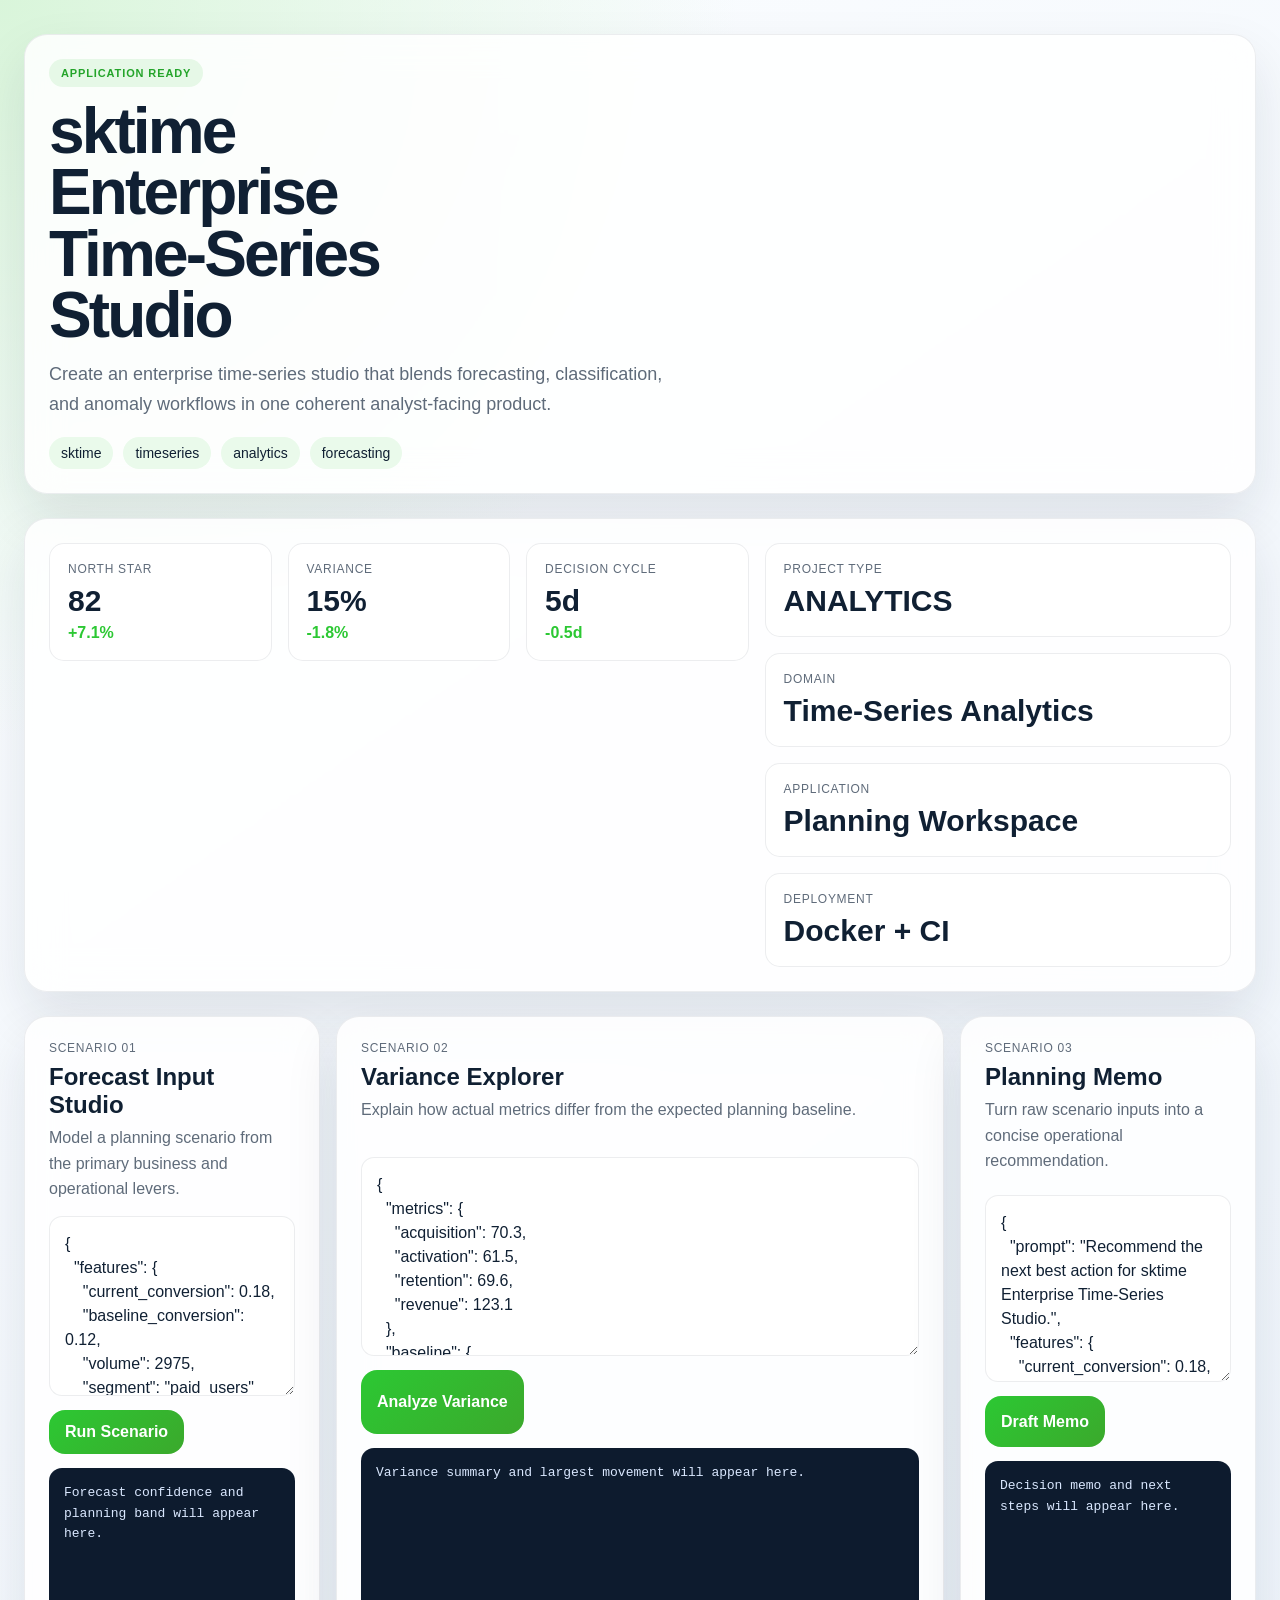
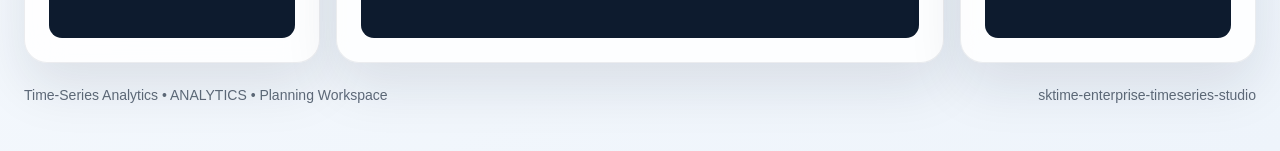
==== src/app/web/index.html @ 9b07eefa "Publish production-ready portfolio project" ====
<!doctype html>
        <html lang="en">
        <head>
          <meta charset="utf-8">
          <meta name="viewport" content="width=device-width, initial-scale=1">
          <title>sktime Enterprise Time-Series Studio</title>
          <link rel="stylesheet" href="./styles.css">
        </head>
        <body class="surface-mist">
          <div class="page layout-board eyebrow-soft headline-compact modules-3 hero-align-left">
            <section class="hero">
              <div class="panel hero-copy">
                <span class="eyebrow" data-health>Planning Workspace</span>
                <h1 id="project-title">sktime Enterprise Time-Series Studio</h1>
                <p id="project-summary" class="lead">Create an enterprise time-series studio that blends forecasting, classification, and anomaly workflows in one coherent analyst-facing product.</p>
                <ul id="project-tags" class="tag-list">
                  <li>sktime</li><li>timeseries</li><li>analytics</li><li>forecasting</li>
                </ul>
              </div>
              <div class="panel hero-side">
                <div class="metric-grid">
                  <article class='card'><span>North Star</span><strong>82</strong><em>+7.1%</em></article>
<article class='card'><span>Variance</span><strong>15%</strong><em>-1.8%</em></article>
<article class='card'><span>Decision Cycle</span><strong>5d</strong><em>-0.5d</em></article>
                </div>
                <div class="mini-grid">
                  <article class='mini-card'><span>Project Type</span><strong>ANALYTICS</strong></article><article class='mini-card'><span>Domain</span><strong>Time-Series Analytics</strong></article><article class='mini-card'><span>Application</span><strong>Planning Workspace</strong></article><article class='mini-card'><span>Deployment</span><strong>Docker + CI</strong></article>
                </div>
              </div>
            </section>
            <section class="app-grid">
              <article class="panel module js-module span-normal">
          <div class="module-header">
            <span>Scenario 01</span>
            <h2>Forecast Input Studio</h2>
            <p>Model a planning scenario from the primary business and operational levers.</p>
          </div>
          <textarea class="js-input">{
  &quot;features&quot;: {
    &quot;current_conversion&quot;: 0.18,
    &quot;baseline_conversion&quot;: 0.12,
    &quot;volume&quot;: 2975,
    &quot;segment&quot;: &quot;paid_users&quot;
  }
}</textarea>
          <div class="button-row">
            <button class="js-run" data-endpoint="/score" data-input-mode="json">Run Scenario</button>
          </div>
          <pre class="js-output">Forecast confidence and planning band will appear here.</pre>
        </article>
<article class="panel module js-module span-wide">
          <div class="module-header">
            <span>Scenario 02</span>
            <h2>Variance Explorer</h2>
            <p>Explain how actual metrics differ from the expected planning baseline.</p>
          </div>
          <textarea class="js-input">{
  &quot;metrics&quot;: {
    &quot;acquisition&quot;: 70.3,
    &quot;activation&quot;: 61.5,
    &quot;retention&quot;: 69.6,
    &quot;revenue&quot;: 123.1
  },
  &quot;baseline&quot;: {
    &quot;acquisition&quot;: 64.68,
    &quot;activation&quot;: 56.58,
    &quot;retention&quot;: 64.03,
    &quot;revenue&quot;: 113.25
  }
}</textarea>
          <div class="button-row">
            <button class="js-run" data-endpoint="/analyze" data-input-mode="json">Analyze Variance</button>
          </div>
          <pre class="js-output">Variance summary and largest movement will appear here.</pre>
        </article>
<article class="panel module js-module span-normal">
          <div class="module-header">
            <span>Scenario 03</span>
            <h2>Planning Memo</h2>
            <p>Turn raw scenario inputs into a concise operational recommendation.</p>
          </div>
          <textarea class="js-input">{
  &quot;prompt&quot;: &quot;Recommend the next best action for sktime Enterprise Time-Series Studio.&quot;,
  &quot;features&quot;: {
    &quot;current_conversion&quot;: 0.18,
    &quot;baseline_conversion&quot;: 0.12,
    &quot;volume&quot;: 2975,
    &quot;segment&quot;: &quot;paid_users&quot;
  },
  &quot;metrics&quot;: {
    &quot;acquisition&quot;: 70.3,
    &quot;activation&quot;: 61.5,
    &quot;retention&quot;: 69.6,
    &quot;revenue&quot;: 123.1
  }
}</textarea>
          <div class="button-row">
            <button class="js-run" data-endpoint="/recommend" data-input-mode="json">Draft Memo</button>
          </div>
          <pre class="js-output">Decision memo and next steps will appear here.</pre>
        </article>
            </section>
            <footer class="footer">
              <span>Time-Series Analytics • ANALYTICS • Planning Workspace</span>
              <span>sktime-enterprise-timeseries-studio</span>
            </footer>
          </div>
          <script id="bootstrap-data" type="application/json">{"project": {"slug": "sktime-enterprise-timeseries-studio", "title": "sktime Enterprise Time-Series Studio", "project_type": "analytics", "domain": "Time-Series Analytics", "summary": "Create an enterprise time-series studio that blends forecasting, classification, and anomaly workflows in one coherent analyst-facing product.", "tags": ["sktime", "timeseries", "analytics", "forecasting"]}, "app_archetype": "planner", "ui_profile": {"layout": "board", "surface": "mist", "font_stack": "\"DM Sans\", \"Segoe UI\", sans-serif", "radius": 23, "shadow": 53, "eyebrow_style": "soft", "module_columns": 3, "hero_align": "left", "headline_mode": "compact"}, "app_modules": [{"label": "Scenario 01", "title": "Forecast Input Studio", "description": "Model a planning scenario from the primary business and operational levers.", "endpoint": "/score", "input_mode": "json", "cta": "Run Scenario", "prefill": "{\n  \"features\": {\n    \"current_conversion\": 0.18,\n    \"baseline_conversion\": 0.12,\n    \"volume\": 2975,\n    \"segment\": \"paid_users\"\n  }\n}", "hint": "Forecast confidence and planning band will appear here.", "span": "normal"}, {"label": "Scenario 02", "title": "Variance Explorer", "description": "Explain how actual metrics differ from the expected planning baseline.", "endpoint": "/analyze", "input_mode": "json", "cta": "Analyze Variance", "prefill": "{\n  \"metrics\": {\n    \"acquisition\": 70.3,\n    \"activation\": 61.5,\n    \"retention\": 69.6,\n    \"revenue\": 123.1\n  },\n  \"baseline\": {\n    \"acquisition\": 64.68,\n    \"activation\": 56.58,\n    \"retention\": 64.03,\n    \"revenue\": 113.25\n  }\n}", "hint": "Variance summary and largest movement will appear here.", "span": "wide"}, {"label": "Scenario 03", "title": "Planning Memo", "description": "Turn raw scenario inputs into a concise operational recommendation.", "endpoint": "/recommend", "input_mode": "json", "cta": "Draft Memo", "prefill": "{\n  \"prompt\": \"Recommend the next best action for sktime Enterprise Time-Series Studio.\",\n  \"features\": {\n    \"current_conversion\": 0.18,\n    \"baseline_conversion\": 0.12,\n    \"volume\": 2975,\n    \"segment\": \"paid_users\"\n  },\n  \"metrics\": {\n    \"acquisition\": 70.3,\n    \"activation\": 61.5,\n    \"retention\": 69.6,\n    \"revenue\": 123.1\n  }\n}", "hint": "Decision memo and next steps will appear here.", "span": "normal"}], "sample_features": {"current_conversion": 0.18, "baseline_conversion": 0.12, "volume": 2975, "segment": "paid_users"}, "sample_metrics": {"acquisition": 70.3, "activation": 61.5, "retention": 69.6, "revenue": 123.1}, "knowledge_base": ["sktime Enterprise Time-Series Studio is positioned as a Time-Series Analytics starter that emphasizes fast iteration, clear documentation, and production-friendly interfaces.", "The primary value proposition is: Create an enterprise time-series studio that blends forecasting, classification, and anomaly workflows in one coherent analyst-facing product.", "Recommended operating model: ship a small API, add observability, validate outputs with stakeholder review, and monitor the top business KPI every week.", "Typical stakeholders include analytics, operations, product, and leadership teams working on sktime, timeseries, analytics, forecasting.", "Source paper: sktime: A Unified Interface for Machine Learning with Time Series", "Official repo: https://github.com/sktime/sktime", "Production differentiation focus: Translate upstream time-series analytics logic into stakeholder-ready dashboards, memos, and scenario controls.; Add reproducible docs, deployment-ready structure, and polished collateral for GitHub and LinkedIn.; Make the core decisions easier to interpret for product, finance, and operations partners."], "dashboard_metrics": [{"label": "North Star", "value": "82", "delta": "+7.1%"}, {"label": "Variance", "value": "15%", "delta": "-1.8%"}, {"label": "Decision Cycle", "value": "5d", "delta": "-0.5d"}]}</script>
          <script src="./app.js"></script>
        </body>
        </html>
---- src/app/web/styles.css ----
:root {
  --accent: #2cc833;
  --accent-2: #3ba92c;
  --accent-soft: color-mix(in srgb, var(--accent) 18%, white);
  --radius: 23px;
  --shadow-size: 53px;
  --font-stack: "DM Sans", "Segoe UI", sans-serif;
  --bg: #f4f7fb;
  --card: rgba(255, 255, 255, 0.86);
  --line: rgba(16, 32, 51, 0.08);
  --ink: #102033;
  --muted: #5f6b7a;
  --output-bg: #0d1b2e;
  --output-ink: #dae8ff;
}
* { box-sizing: border-box; }
html, body { margin: 0; min-height: 100%; }
body {
  font-family: var(--font-stack);
  color: var(--ink);
  background: linear-gradient(145deg, #f8fbff, var(--bg));
}
body.surface-mist {
  --bg: #eef4fb;
  background:
    radial-gradient(circle at top left, color-mix(in srgb, var(--accent) 18%, white), transparent 34%),
    linear-gradient(145deg, #fbfdff, var(--bg));
}
body.surface-aurora {
  --bg: #edf1ff;
  background:
    radial-gradient(circle at 0% 0%, color-mix(in srgb, var(--accent) 22%, white), transparent 38%),
    radial-gradient(circle at 100% 100%, color-mix(in srgb, var(--accent-2) 20%, white), transparent 28%),
    linear-gradient(135deg, #f7f8ff, var(--bg));
}
body.surface-sand {
  --bg: #f5efe8;
  --card: rgba(255, 251, 246, 0.9);
  background:
    linear-gradient(135deg, rgba(255,255,255,0.82), rgba(245, 239, 232, 0.98)),
    radial-gradient(circle at top right, color-mix(in srgb, var(--accent) 16%, white), transparent 32%);
}
body.surface-slate {
  --bg: #ecf0f7;
  --card: rgba(248, 250, 255, 0.88);
  background:
    linear-gradient(160deg, #f7f9fc, var(--bg)),
    radial-gradient(circle at bottom left, color-mix(in srgb, var(--accent-2) 16%, white), transparent 34%);
}
body.surface-paper {
  --bg: #f8f8f4;
  --card: rgba(255,255,255,0.93);
  background:
    linear-gradient(180deg, #fffefb, var(--bg));
}
body.surface-ink {
  --bg: #0f1726;
  --card: rgba(15, 23, 38, 0.88);
  --line: rgba(226, 238, 255, 0.1);
  --ink: #f5f8ff;
  --muted: #b4c0cf;
  --output-bg: rgba(255,255,255,0.06);
  --output-ink: #f5f8ff;
  background:
    radial-gradient(circle at top left, color-mix(in srgb, var(--accent) 28%, transparent), transparent 42%),
    linear-gradient(145deg, #09111d, var(--bg));
}
.page {
  max-width: 1360px;
  margin: 0 auto;
  padding: 34px 24px 48px;
  display: grid;
  gap: 24px;
}
.panel {
  background: var(--card);
  border: 1px solid var(--line);
  border-radius: var(--radius);
  box-shadow: 0 24px var(--shadow-size) rgba(16, 32, 51, 0.1);
  backdrop-filter: blur(18px);
}
.hero {
  display: grid;
  gap: 24px;
}
.hero-copy,
.hero-side,
.module {
  padding: 24px;
}
.eyebrow {
  display: inline-flex;
  align-items: center;
  gap: 8px;
  padding: 8px 12px;
  border-radius: 999px;
  background: var(--accent-soft);
  color: var(--accent);
  text-transform: uppercase;
  letter-spacing: 0.08em;
  font-size: 11px;
  font-weight: 800;
}
.page.eyebrow-outline .eyebrow {
  background: transparent;
  border: 1px solid color-mix(in srgb, var(--accent) 40%, white);
}
.page.eyebrow-soft .eyebrow {
  background: color-mix(in srgb, var(--accent) 12%, white);
  color: color-mix(in srgb, var(--accent) 82%, black);
}
h1 {
  margin: 14px 0 12px;
  font-size: clamp(2.2rem, 5vw, 4.4rem);
  line-height: 0.96;
  letter-spacing: -0.045em;
}
.page.headline-compact h1 { max-width: 10ch; }
.page.headline-tall h1 { line-height: 1.03; font-size: clamp(2.4rem, 5vw, 4.8rem); }
.lead {
  margin: 0;
  font-size: 18px;
  line-height: 1.68;
  color: var(--muted);
  max-width: 62ch;
}
.tag-list {
  list-style: none;
  display: flex;
  flex-wrap: wrap;
  gap: 10px;
  margin: 18px 0 0;
  padding: 0;
}
.tag-list li {
  padding: 8px 12px;
  border-radius: 999px;
  background: color-mix(in srgb, var(--accent) 10%, white);
  color: var(--ink);
  font-size: 14px;
}
.hero-side {
  display: grid;
  gap: 16px;
}
.metric-grid,
.mini-grid,
.app-grid {
  display: grid;
  gap: 16px;
}
.card,
.mini-card {
  background: color-mix(in srgb, var(--card) 92%, white);
  border: 1px solid var(--line);
  border-radius: calc(var(--radius) - 8px);
  padding: 18px;
}
.card span,
.mini-card span,
.module-header span {
  display: block;
  color: var(--muted);
  text-transform: uppercase;
  letter-spacing: 0.06em;
  font-size: 12px;
}
.card strong,
.mini-card strong {
  display: block;
  margin-top: 8px;
  font-size: 30px;
}
.card em {
  display: inline-block;
  margin-top: 6px;
  font-style: normal;
  color: var(--accent);
  font-weight: 700;
}
.module {
  display: grid;
  gap: 14px;
}
.module-header h2 {
  margin: 8px 0 6px;
  font-size: 24px;
}
.module-header p {
  margin: 0;
  color: var(--muted);
  line-height: 1.6;
}
textarea,
button {
  font: inherit;
}
textarea {
  width: 100%;
  min-height: 180px;
  resize: vertical;
  border: 1px solid var(--line);
  border-radius: calc(var(--radius) - 10px);
  padding: 15px;
  background: rgba(255,255,255,0.82);
  color: var(--ink);
  line-height: 1.5;
}
body.surface-ink textarea {
  background: rgba(255,255,255,0.05);
}
.module-input-text {
  min-height: 110px;
}
.button-row {
  display: flex;
  flex-wrap: wrap;
  gap: 10px;
}
button {
  border: 0;
  border-radius: 16px;
  background: linear-gradient(135deg, var(--accent), var(--accent-2));
  color: white;
  padding: 13px 16px;
  font-weight: 700;
  cursor: pointer;
}
pre {
  margin: 0;
  white-space: pre-wrap;
  word-break: break-word;
  background: var(--output-bg);
  color: var(--output-ink);
  border-radius: calc(var(--radius) - 10px);
  padding: 15px;
  min-height: 170px;
  line-height: 1.58;
  font-size: 13px;
  overflow: auto;
}
.footer {
  display: flex;
  justify-content: space-between;
  color: var(--muted);
  font-size: 14px;
}
.page.layout-horizon .hero {
  grid-template-columns: 1.45fr 1fr;
  align-items: stretch;
}
.page.layout-horizon.modules-2 .app-grid,
.page.layout-horizon.modules-3 .app-grid {
  grid-template-columns: repeat(3, minmax(0, 1fr));
}
.page.layout-rail .hero {
  grid-template-columns: 0.92fr 1.08fr;
}
.page.layout-rail .hero-copy {
  padding-top: 34px;
}
.page.layout-rail .app-grid {
  grid-template-columns: repeat(2, minmax(0, 1fr));
}
.page.layout-folio .hero {
  grid-template-columns: 1fr;
}
.page.layout-folio .hero-copy {
  text-align: center;
}
.page.layout-folio .lead {
  margin-inline: auto;
}
.page.layout-folio .tag-list {
  justify-content: center;
}
.page.layout-folio .metric-grid {
  grid-template-columns: repeat(3, minmax(0, 1fr));
}
.page.layout-folio .mini-grid {
  grid-template-columns: repeat(4, minmax(0, 1fr));
}
.page.layout-folio .app-grid {
  grid-template-columns: repeat(2, minmax(0, 1fr));
}
.page.layout-board .hero {
  grid-template-columns: 1fr;
}
.page.layout-board .hero-side {
  grid-template-columns: 1.2fr 0.8fr;
  align-items: start;
}
.page.layout-board .metric-grid {
  grid-template-columns: repeat(3, minmax(0, 1fr));
}
.page.layout-board .app-grid {
  grid-template-columns: repeat(4, minmax(0, 1fr));
}
.page.layout-stack .hero {
  grid-template-columns: 1fr;
}
.page.layout-stack .hero-side {
  grid-template-columns: repeat(2, minmax(0, 1fr));
}
.page.layout-stack .app-grid {
  grid-template-columns: repeat(3, minmax(0, 1fr));
}
.page.layout-console .hero {
  grid-template-columns: 1.1fr 0.9fr;
}
.page.layout-console .panel,
.page.layout-console .card,
.page.layout-console .mini-card {
  border-radius: 18px;
}
.page.modules-2 .app-grid {
  grid-template-columns: repeat(2, minmax(0, 1fr));
}
.module.span-wide {
  grid-column: span 2;
}
.hero-align-center .hero-copy {
  text-align: center;
}
.hero-align-center .lead,
.hero-align-center .tag-list {
  margin-inline: auto;
  justify-content: center;
}
@media (max-width: 1120px) {
  .page.layout-horizon .hero,
  .page.layout-rail .hero,
  .page.layout-console .hero,
  .page.layout-board .hero-side,
  .page.layout-folio .mini-grid,
  .page.layout-stack .hero-side,
  .page.modules-2 .app-grid,
  .page.layout-board .app-grid,
  .page.layout-stack .app-grid,
  .page.layout-horizon.modules-3 .app-grid,
  .page.layout-folio .app-grid {
    grid-template-columns: 1fr;
  }
  .module.span-wide {
    grid-column: auto;
  }
}
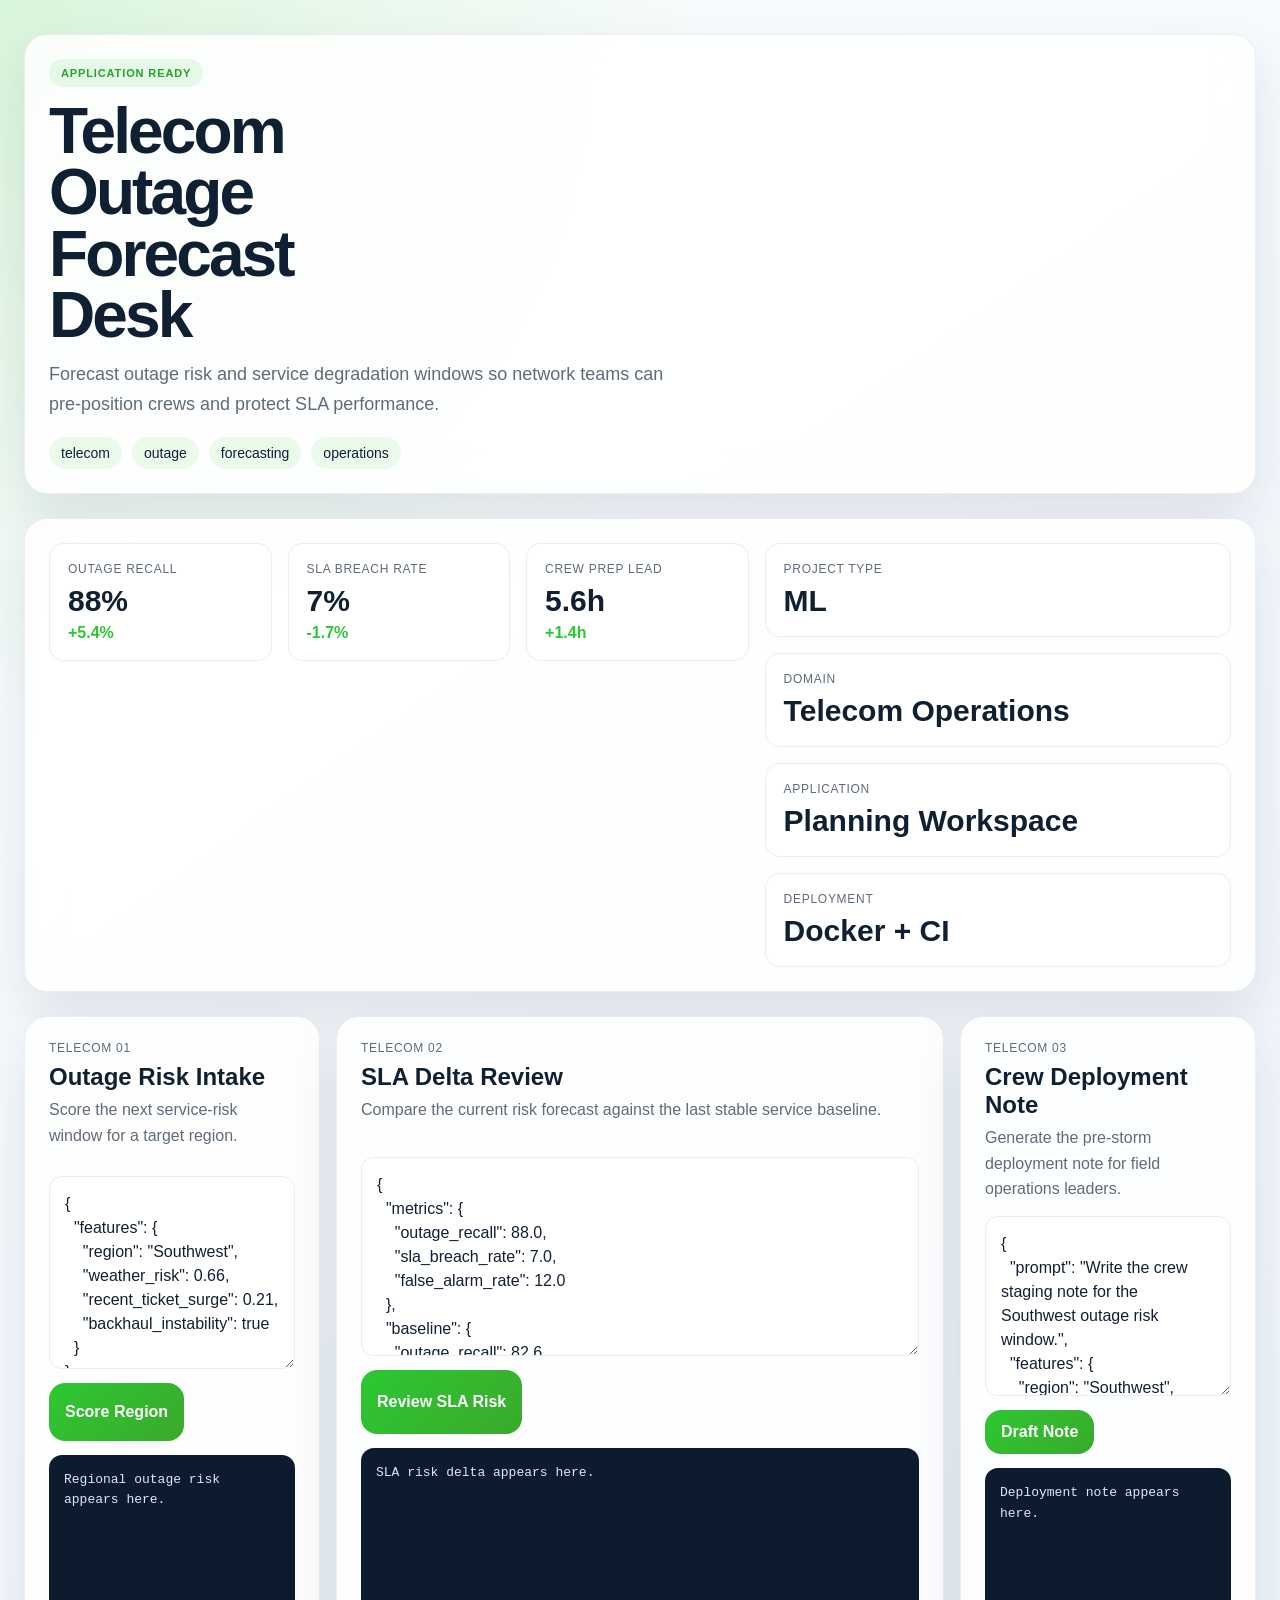
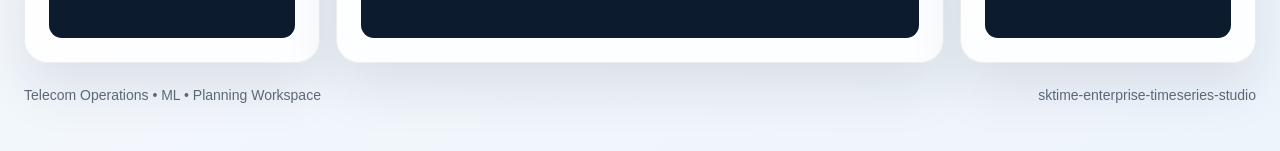
==== commit 647bd09b: "Publish production-ready portfolio project" ====
--- a/src/app/web/index.html
+++ b/src/app/web/index.html
@@ -4,7 +4,7 @@
         <head>
           <meta charset="utf-8">
           <meta name="viewport" content="width=device-width, initial-scale=1">
-          <title>sktime Enterprise Time-Series Studio</title>
+          <title>Telecom Outage Forecast Desk</title>
           <link rel="stylesheet" href="./styles.css">
         </head>
         <body class="surface-mist">
@@ -12,101 +12,95 @@
             <section class="hero">
               <div class="panel hero-copy">
                 <span class="eyebrow" data-health>Planning Workspace</span>
-                <h1 id="project-title">sktime Enterprise Time-Series Studio</h1>
-                <p id="project-summary" class="lead">Create an enterprise time-series studio that blends forecasting, classification, and anomaly workflows in one coherent analyst-facing product.</p>
+                <h1 id="project-title">Telecom Outage Forecast Desk</h1>
+                <p id="project-summary" class="lead">Forecast outage risk and service degradation windows so network teams can pre-position crews and protect SLA performance.</p>
                 <ul id="project-tags" class="tag-list">
-                  <li>sktime</li><li>timeseries</li><li>analytics</li><li>forecasting</li>
+                  <li>telecom</li><li>outage</li><li>forecasting</li><li>operations</li>
                 </ul>
               </div>
               <div class="panel hero-side">
                 <div class="metric-grid">
-                  <article class='card'><span>North Star</span><strong>82</strong><em>+7.1%</em></article>
-<article class='card'><span>Variance</span><strong>15%</strong><em>-1.8%</em></article>
-<article class='card'><span>Decision Cycle</span><strong>5d</strong><em>-0.5d</em></article>
+                  <article class='card'><span>Outage Recall</span><strong>88%</strong><em>+5.4%</em></article>
+<article class='card'><span>SLA Breach Rate</span><strong>7%</strong><em>-1.7%</em></article>
+<article class='card'><span>Crew Prep Lead</span><strong>5.6h</strong><em>+1.4h</em></article>
                 </div>
                 <div class="mini-grid">
-                  <article class='mini-card'><span>Project Type</span><strong>ANALYTICS</strong></article><article class='mini-card'><span>Domain</span><strong>Time-Series Analytics</strong></article><article class='mini-card'><span>Application</span><strong>Planning Workspace</strong></article><article class='mini-card'><span>Deployment</span><strong>Docker + CI</strong></article>
+                  <article class='mini-card'><span>Project Type</span><strong>ML</strong></article><article class='mini-card'><span>Domain</span><strong>Telecom Operations</strong></article><article class='mini-card'><span>Application</span><strong>Planning Workspace</strong></article><article class='mini-card'><span>Deployment</span><strong>Docker + CI</strong></article>
                 </div>
               </div>
             </section>
             <section class="app-grid">
               <article class="panel module js-module span-normal">
           <div class="module-header">
-            <span>Scenario 01</span>
-            <h2>Forecast Input Studio</h2>
-            <p>Model a planning scenario from the primary business and operational levers.</p>
+            <span>Telecom 01</span>
+            <h2>Outage Risk Intake</h2>
+            <p>Score the next service-risk window for a target region.</p>
           </div>
           <textarea class="js-input">{
   &quot;features&quot;: {
-    &quot;current_conversion&quot;: 0.18,
-    &quot;baseline_conversion&quot;: 0.12,
-    &quot;volume&quot;: 2975,
-    &quot;segment&quot;: &quot;paid_users&quot;
+    &quot;region&quot;: &quot;Southwest&quot;,
+    &quot;weather_risk&quot;: 0.66,
+    &quot;recent_ticket_surge&quot;: 0.21,
+    &quot;backhaul_instability&quot;: true
   }
 }</textarea>
           <div class="button-row">
-            <button class="js-run" data-endpoint="/score" data-input-mode="json">Run Scenario</button>
+            <button class="js-run" data-endpoint="/score" data-input-mode="json">Score Region</button>
           </div>
-          <pre class="js-output">Forecast confidence and planning band will appear here.</pre>
+          <pre class="js-output">Regional outage risk appears here.</pre>
         </article>
 <article class="panel module js-module span-wide">
           <div class="module-header">
-            <span>Scenario 02</span>
-            <h2>Variance Explorer</h2>
-            <p>Explain how actual metrics differ from the expected planning baseline.</p>
+            <span>Telecom 02</span>
+            <h2>SLA Delta Review</h2>
+            <p>Compare the current risk forecast against the last stable service baseline.</p>
           </div>
           <textarea class="js-input">{
   &quot;metrics&quot;: {
-    &quot;acquisition&quot;: 70.3,
-    &quot;activation&quot;: 61.5,
-    &quot;retention&quot;: 69.6,
-    &quot;revenue&quot;: 123.1
+    &quot;outage_recall&quot;: 88.0,
+    &quot;sla_breach_rate&quot;: 7.0,
+    &quot;false_alarm_rate&quot;: 12.0
   },
   &quot;baseline&quot;: {
-    &quot;acquisition&quot;: 64.68,
-    &quot;activation&quot;: 56.58,
-    &quot;retention&quot;: 64.03,
-    &quot;revenue&quot;: 113.25
+    &quot;outage_recall&quot;: 82.6,
+    &quot;sla_breach_rate&quot;: 8.7,
+    &quot;false_alarm_rate&quot;: 14.8
   }
 }</textarea>
           <div class="button-row">
-            <button class="js-run" data-endpoint="/analyze" data-input-mode="json">Analyze Variance</button>
+            <button class="js-run" data-endpoint="/analyze" data-input-mode="json">Review SLA Risk</button>
           </div>
-          <pre class="js-output">Variance summary and largest movement will appear here.</pre>
+          <pre class="js-output">SLA risk delta appears here.</pre>
         </article>
 <article class="panel module js-module span-normal">
           <div class="module-header">
-            <span>Scenario 03</span>
-            <h2>Planning Memo</h2>
-            <p>Turn raw scenario inputs into a concise operational recommendation.</p>
+            <span>Telecom 03</span>
+            <h2>Crew Deployment Note</h2>
+            <p>Generate the pre-storm deployment note for field operations leaders.</p>
           </div>
           <textarea class="js-input">{
-  &quot;prompt&quot;: &quot;Recommend the next best action for sktime Enterprise Time-Series Studio.&quot;,
+  &quot;prompt&quot;: &quot;Write the crew staging note for the Southwest outage risk window.&quot;,
   &quot;features&quot;: {
-    &quot;current_conversion&quot;: 0.18,
-    &quot;baseline_conversion&quot;: 0.12,
-    &quot;volume&quot;: 2975,
-    &quot;segment&quot;: &quot;paid_users&quot;
+    &quot;region&quot;: &quot;Southwest&quot;,
+    &quot;weather_risk&quot;: 0.66
   },
   &quot;metrics&quot;: {
-    &quot;acquisition&quot;: 70.3,
-    &quot;activation&quot;: 61.5,
-    &quot;retention&quot;: 69.6,
-    &quot;revenue&quot;: 123.1
+    &quot;sla_breach_rate&quot;: 0.07,
+    &quot;crew_prep_hours&quot;: 5.6
   }
 }</textarea>
           <div class="button-row">
-            <button class="js-run" data-endpoint="/recommend" data-input-mode="json">Draft Memo</button>
+            <button class="js-run" data-endpoint="/recommend" data-input-mode="json">Draft Note</button>
           </div>
-          <pre class="js-output">Decision memo and next steps will appear here.</pre>
+          <pre class="js-output">Deployment note appears here.</pre>
         </article>
             </section>
             <footer class="footer">
-              <span>Time-Series Analytics • ANALYTICS • Planning Workspace</span>
+              <span>Telecom Operations • ML • Planning Workspace</span>
               <span>sktime-enterprise-timeseries-studio</span>
             </footer>
           </div>
-          <script id="bootstrap-data" type="application/json">{"project": {"slug": "sktime-enterprise-timeseries-studio", "title": "sktime Enterprise Time-Series Studio", "project_type": "analytics", "domain": "Time-Series Analytics", "summary": "Create an enterprise time-series studio that blends forecasting, classification, and anomaly workflows in one coherent analyst-facing product.", "tags": ["sktime", "timeseries", "analytics", "forecasting"]}, "app_archetype": "planner", "ui_profile": {"layout": "board", "surface": "mist", "font_stack": "\"DM Sans\", \"Segoe UI\", sans-serif", "radius": 23, "shadow": 53, "eyebrow_style": "soft", "module_columns": 3, "hero_align": "left", "headline_mode": "compact"}, "app_modules": [{"label": "Scenario 01", "title": "Forecast Input Studio", "description": "Model a planning scenario from the primary business and operational levers.", "endpoint": "/score", "input_mode": "json", "cta": "Run Scenario", "prefill": "{\n  \"features\": {\n    \"current_conversion\": 0.18,\n    \"baseline_conversion\": 0.12,\n    \"volume\": 2975,\n    \"segment\": \"paid_users\"\n  }\n}", "hint": "Forecast confidence and planning band will appear here.", "span": "normal"}, {"label": "Scenario 02", "title": "Variance Explorer", "description": "Explain how actual metrics differ from the expected planning baseline.", "endpoint": "/analyze", "input_mode": "json", "cta": "Analyze Variance", "prefill": "{\n  \"metrics\": {\n    \"acquisition\": 70.3,\n    \"activation\": 61.5,\n    \"retention\": 69.6,\n    \"revenue\": 123.1\n  },\n  \"baseline\": {\n    \"acquisition\": 64.68,\n    \"activation\": 56.58,\n    \"retention\": 64.03,\n    \"revenue\": 113.25\n  }\n}", "hint": "Variance summary and largest movement will appear here.", "span": "wide"}, {"label": "Scenario 03", "title": "Planning Memo", "description": "Turn raw scenario inputs into a concise operational recommendation.", "endpoint": "/recommend", "input_mode": "json", "cta": "Draft Memo", "prefill": "{\n  \"prompt\": \"Recommend the next best action for sktime Enterprise Time-Series Studio.\",\n  \"features\": {\n    \"current_conversion\": 0.18,\n    \"baseline_conversion\": 0.12,\n    \"volume\": 2975,\n    \"segment\": \"paid_users\"\n  },\n  \"metrics\": {\n    \"acquisition\": 70.3,\n    \"activation\": 61.5,\n    \"retention\": 69.6,\n    \"revenue\": 123.1\n  }\n}", "hint": "Decision memo and next steps will appear here.", "span": "normal"}], "sample_features": {"current_conversion": 0.18, "baseline_conversion": 0.12, "volume": 2975, "segment": "paid_users"}, "sample_metrics": {"acquisition": 70.3, "activation": 61.5, "retention": 69.6, "revenue": 123.1}, "knowledge_base": ["sktime Enterprise Time-Series Studio is positioned as a Time-Series Analytics starter that emphasizes fast iteration, clear documentation, and production-friendly interfaces.", "The primary value proposition is: Create an enterprise time-series studio that blends forecasting, classification, and anomaly workflows in one coherent analyst-facing product.", "Recommended operating model: ship a small API, add observability, validate outputs with stakeholder review, and monitor the top business KPI every week.", "Typical stakeholders include analytics, operations, product, and leadership teams working on sktime, timeseries, analytics, forecasting.", "Source paper: sktime: A Unified Interface for Machine Learning with Time Series", "Official repo: https://github.com/sktime/sktime", "Production differentiation focus: Translate upstream time-series analytics logic into stakeholder-ready dashboards, memos, and scenario controls.; Add reproducible docs, deployment-ready structure, and polished collateral for GitHub and LinkedIn.; Make the core decisions easier to interpret for product, finance, and operations partners."], "dashboard_metrics": [{"label": "North Star", "value": "82", "delta": "+7.1%"}, {"label": "Variance", "value": "15%", "delta": "-1.8%"}, {"label": "Decision Cycle", "value": "5d", "delta": "-0.5d"}]}</script>
+          <script id="bootstrap-data" type="application/json">{"project": {"slug": "sktime-enterprise-timeseries-studio", "title": "Telecom Outage Forecast Desk", "project_type": "ml", "domain": "Telecom Operations", "summary": "Forecast outage risk and service degradation windows so network teams can pre-position crews and protect SLA performance.", "tags": ["telecom", "outage", "forecasting", "operations"]}, "app_archetype": "planner", "ui_profile": {"layout": "board", "surface": "mist", "font_stack": "\"DM Sans\", \"Segoe UI\", sans-serif", "radius": 23, "shadow": 53, "eyebrow_style": "soft", "module_columns": 3, "hero_align": "left", "headline_mode": "compact"}, "app_modules": [{"label": "Telecom 01", "title": "Outage Risk Intake", "description": "Score the next service-risk window for a target region.", "endpoint": "/score", "input_mode": "json", "cta": "Score Region", "prefill": "{\n  \"features\": {\n    \"region\": \"Southwest\",\n    \"weather_risk\": 0.66,\n    \"recent_ticket_surge\": 0.21,\n    \"backhaul_instability\": true\n  }\n}", "hint": "Regional outage risk appears here.", "span": "normal"}, {"label": "Telecom 02", "title": "SLA Delta Review", "description": "Compare the current risk forecast against the last stable service baseline.", "endpoint": "/analyze", "input_mode": "json", "cta": "Review SLA Risk", "prefill": "{\n  \"metrics\": {\n    \"outage_recall\": 88.0,\n    \"sla_breach_rate\": 7.0,\n    \"false_alarm_rate\": 12.0\n  },\n  \"baseline\": {\n    \"outage_recall\": 82.6,\n    \"sla_breach_rate\": 8.7,\n    \"false_alarm_rate\": 14.8\n  }\n}", "hint": "SLA risk delta appears here.", "span": "wide"}, {"label": "Telecom 03", "title": "Crew Deployment Note", "description": "Generate the pre-storm deployment note for field operations leaders.", "endpoint": "/recommend", "input_mode": "json", "cta": "Draft Note", "prefill": "{\n  \"prompt\": \"Write the crew staging note for the Southwest outage risk window.\",\n  \"features\": {\n    \"region\": \"Southwest\",\n    \"weather_risk\": 0.66\n  },\n  \"metrics\": {\n    \"sla_breach_rate\": 0.07,\n    \"crew_prep_hours\": 5.6\n  }\n}", "hint": "Deployment note appears here.", "span": "normal"}], "sample_features": {"region": "Southwest", "weather_risk": 0.66, "tower_density": 118, "recent_ticket_surge": 0.21, "backhaul_instability": true}, "sample_metrics": {"outage_recall": 0.88, "sla_breach_rate": 0.07, "crew_prep_hours": 5.6, "false_alarm_rate": 0.12}, "knowledge_base": ["User: telecom NOC and field service teams.", "Primary pain: outage forecasts rarely map cleanly to crew staging and SLA decisions.", "Decision output: regional risk alerts, crew staging, and preemptive interventions.", "Business impact: fewer SLA breaches and faster outage response."], "dashboard_metrics": [{"label": "Outage Recall", "value": "88%", "delta": "+5.4%"}, {"label": "SLA Breach Rate", "value": "7%", "delta": "-1.7%"}, {"label": "Crew Prep Lead", "value": "5.6h", "delta": "+1.4h"}]}</script>
           <script src="./app.js"></script>
         </body>
         </html>
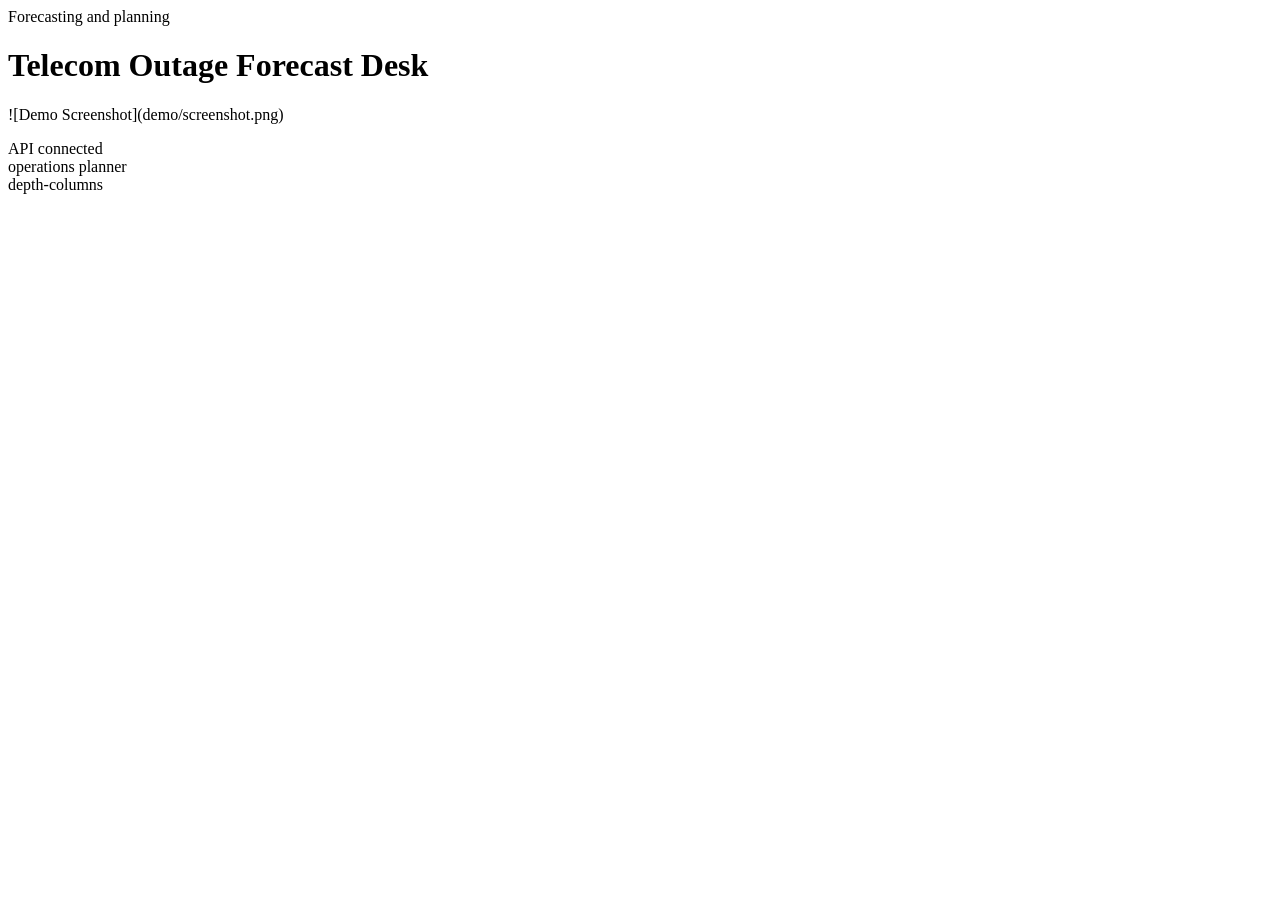
==== commit 810053ab: "Upgrade to production-grade app scaffold and 3D landing page" ====
--- a/src/app/web/index.html
+++ b/src/app/web/index.html
@@ -1,106 +1,29 @@
-
-        <!doctype html>
-        <html lang="en">
-        <head>
-          <meta charset="utf-8">
-          <meta name="viewport" content="width=device-width, initial-scale=1">
-          <title>Telecom Outage Forecast Desk</title>
-          <link rel="stylesheet" href="./styles.css">
-        </head>
-        <body class="surface-mist">
-          <div class="page layout-board eyebrow-soft headline-compact modules-3 hero-align-left">
-            <section class="hero">
-              <div class="panel hero-copy">
-                <span class="eyebrow" data-health>Planning Workspace</span>
-                <h1 id="project-title">Telecom Outage Forecast Desk</h1>
-                <p id="project-summary" class="lead">Forecast outage risk and service degradation windows so network teams can pre-position crews and protect SLA performance.</p>
-                <ul id="project-tags" class="tag-list">
-                  <li>telecom</li><li>outage</li><li>forecasting</li><li>operations</li>
-                </ul>
-              </div>
-              <div class="panel hero-side">
-                <div class="metric-grid">
-                  <article class='card'><span>Outage Recall</span><strong>88%</strong><em>+5.4%</em></article>
-<article class='card'><span>SLA Breach Rate</span><strong>7%</strong><em>-1.7%</em></article>
-<article class='card'><span>Crew Prep Lead</span><strong>5.6h</strong><em>+1.4h</em></article>
-                </div>
-                <div class="mini-grid">
-                  <article class='mini-card'><span>Project Type</span><strong>ML</strong></article><article class='mini-card'><span>Domain</span><strong>Telecom Operations</strong></article><article class='mini-card'><span>Application</span><strong>Planning Workspace</strong></article><article class='mini-card'><span>Deployment</span><strong>Docker + CI</strong></article>
-                </div>
-              </div>
-            </section>
-            <section class="app-grid">
-              <article class="panel module js-module span-normal">
-          <div class="module-header">
-            <span>Telecom 01</span>
-            <h2>Outage Risk Intake</h2>
-            <p>Score the next service-risk window for a target region.</p>
-          </div>
-          <textarea class="js-input">{
-  &quot;features&quot;: {
-    &quot;region&quot;: &quot;Southwest&quot;,
-    &quot;weather_risk&quot;: 0.66,
-    &quot;recent_ticket_surge&quot;: 0.21,
-    &quot;backhaul_instability&quot;: true
-  }
-}</textarea>
-          <div class="button-row">
-            <button class="js-run" data-endpoint="/score" data-input-mode="json">Score Region</button>
-          </div>
-          <pre class="js-output">Regional outage risk appears here.</pre>
-        </article>
-<article class="panel module js-module span-wide">
-          <div class="module-header">
-            <span>Telecom 02</span>
-            <h2>SLA Delta Review</h2>
-            <p>Compare the current risk forecast against the last stable service baseline.</p>
-          </div>
-          <textarea class="js-input">{
-  &quot;metrics&quot;: {
-    &quot;outage_recall&quot;: 88.0,
-    &quot;sla_breach_rate&quot;: 7.0,
-    &quot;false_alarm_rate&quot;: 12.0
-  },
-  &quot;baseline&quot;: {
-    &quot;outage_recall&quot;: 82.6,
-    &quot;sla_breach_rate&quot;: 8.7,
-    &quot;false_alarm_rate&quot;: 14.8
-  }
-}</textarea>
-          <div class="button-row">
-            <button class="js-run" data-endpoint="/analyze" data-input-mode="json">Review SLA Risk</button>
-          </div>
-          <pre class="js-output">SLA risk delta appears here.</pre>
-        </article>
-<article class="panel module js-module span-normal">
-          <div class="module-header">
-            <span>Telecom 03</span>
-            <h2>Crew Deployment Note</h2>
-            <p>Generate the pre-storm deployment note for field operations leaders.</p>
-          </div>
-          <textarea class="js-input">{
-  &quot;prompt&quot;: &quot;Write the crew staging note for the Southwest outage risk window.&quot;,
-  &quot;features&quot;: {
-    &quot;region&quot;: &quot;Southwest&quot;,
-    &quot;weather_risk&quot;: 0.66
-  },
-  &quot;metrics&quot;: {
-    &quot;sla_breach_rate&quot;: 0.07,
-    &quot;crew_prep_hours&quot;: 5.6
-  }
-}</textarea>
-          <div class="button-row">
-            <button class="js-run" data-endpoint="/recommend" data-input-mode="json">Draft Note</button>
-          </div>
-          <pre class="js-output">Deployment note appears here.</pre>
-        </article>
-            </section>
-            <footer class="footer">
-              <span>Telecom Operations • ML • Planning Workspace</span>
-              <span>sktime-enterprise-timeseries-studio</span>
-            </footer>
-          </div>
-          <script id="bootstrap-data" type="application/json">{"project": {"slug": "sktime-enterprise-timeseries-studio", "title": "Telecom Outage Forecast Desk", "project_type": "ml", "domain": "Telecom Operations", "summary": "Forecast outage risk and service degradation windows so network teams can pre-position crews and protect SLA performance.", "tags": ["telecom", "outage", "forecasting", "operations"]}, "app_archetype": "planner", "ui_profile": {"layout": "board", "surface": "mist", "font_stack": "\"DM Sans\", \"Segoe UI\", sans-serif", "radius": 23, "shadow": 53, "eyebrow_style": "soft", "module_columns": 3, "hero_align": "left", "headline_mode": "compact"}, "app_modules": [{"label": "Telecom 01", "title": "Outage Risk Intake", "description": "Score the next service-risk window for a target region.", "endpoint": "/score", "input_mode": "json", "cta": "Score Region", "prefill": "{\n  \"features\": {\n    \"region\": \"Southwest\",\n    \"weather_risk\": 0.66,\n    \"recent_ticket_surge\": 0.21,\n    \"backhaul_instability\": true\n  }\n}", "hint": "Regional outage risk appears here.", "span": "normal"}, {"label": "Telecom 02", "title": "SLA Delta Review", "description": "Compare the current risk forecast against the last stable service baseline.", "endpoint": "/analyze", "input_mode": "json", "cta": "Review SLA Risk", "prefill": "{\n  \"metrics\": {\n    \"outage_recall\": 88.0,\n    \"sla_breach_rate\": 7.0,\n    \"false_alarm_rate\": 12.0\n  },\n  \"baseline\": {\n    \"outage_recall\": 82.6,\n    \"sla_breach_rate\": 8.7,\n    \"false_alarm_rate\": 14.8\n  }\n}", "hint": "SLA risk delta appears here.", "span": "wide"}, {"label": "Telecom 03", "title": "Crew Deployment Note", "description": "Generate the pre-storm deployment note for field operations leaders.", "endpoint": "/recommend", "input_mode": "json", "cta": "Draft Note", "prefill": "{\n  \"prompt\": \"Write the crew staging note for the Southwest outage risk window.\",\n  \"features\": {\n    \"region\": \"Southwest\",\n    \"weather_risk\": 0.66\n  },\n  \"metrics\": {\n    \"sla_breach_rate\": 0.07,\n    \"crew_prep_hours\": 5.6\n  }\n}", "hint": "Deployment note appears here.", "span": "normal"}], "sample_features": {"region": "Southwest", "weather_risk": 0.66, "tower_density": 118, "recent_ticket_surge": 0.21, "backhaul_instability": true}, "sample_metrics": {"outage_recall": 0.88, "sla_breach_rate": 0.07, "crew_prep_hours": 5.6, "false_alarm_rate": 0.12}, "knowledge_base": ["User: telecom NOC and field service teams.", "Primary pain: outage forecasts rarely map cleanly to crew staging and SLA decisions.", "Decision output: regional risk alerts, crew staging, and preemptive interventions.", "Business impact: fewer SLA breaches and faster outage response."], "dashboard_metrics": [{"label": "Outage Recall", "value": "88%", "delta": "+5.4%"}, {"label": "SLA Breach Rate", "value": "7%", "delta": "-1.7%"}, {"label": "Crew Prep Lead", "value": "5.6h", "delta": "+1.4h"}]}</script>
-          <script src="./app.js"></script>
-        </body>
-        </html>
+<!DOCTYPE html>
+<html lang="en">
+<head>
+  <meta charset="UTF-8" />
+  <meta name="viewport" content="width=device-width, initial-scale=1.0" />
+  <title>Telecom Outage Forecast Desk App</title>
+  <link rel="stylesheet" href="/assets/styles.css" />
+</head>
+<body>
+  <div id="scene" class="app-scene">
+    <header class="shell hero">
+      <div>
+        <span class="eyebrow">Forecasting and planning</span>
+        <h1>Telecom Outage Forecast Desk</h1>
+        <p>![Demo Screenshot](demo/screenshot.png)</p>
+      </div>
+      <aside class="status-card">
+        <div class="pill">API connected</div>
+        <div class="pill">operations planner</div>
+        <div class="pill">depth-columns</div>
+      </aside>
+    </header>
+    <section id="metrics" class="grid metrics"></section>
+    <section id="signals" class="grid signals"></section>
+  </div>
+  <script>window.PROJECT_MANIFEST = {"slug": "sktime-enterprise-timeseries-studio", "title": "Telecom Outage Forecast Desk", "summary": "![Demo Screenshot](demo/screenshot.png)", "domain": "Forecasting and planning", "audience": "operations planner", "promise": "Make planning models legible to the teams who act on the forecast.", "hero": ["Production-grade app scaffold with API, CI, tests, Docker, and GitHub Pages landing.", "3D landing surface designed for GitHub Pages and recruiter-friendly storytelling.", "App backend structured for local or container deployment without changing the product narrative."], "kpis": [{"label": "Workflow clarity", "value": "90%", "note": "Operator actions mapped to product stages"}, {"label": "Deployment posture", "value": "API + Docker", "note": "Local and containerized startup paths"}, {"label": "Presentation layer", "value": "3D Pages ready", "note": "Static GitHub landing page included"}], "stages": ["ingest", "validate", "analyze", "decide", "monitor"], "cards": [{"title": "Operator cockpit", "body": "One-screen surface for the operations planner to understand what matters first."}, {"title": "API contract", "body": "Structured endpoints for health, manifest, readiness, and showcase data."}, {"title": "Deployment path", "body": "Repository includes Docker, Compose, CI workflow, and a Pages-ready landing surface."}], "scene": "depth-columns", "theme": {"bg": "#0c0812", "surface": "#171022", "ink": "#f5f0ff", "muted": "#a99bc2", "accent": "#c38fff", "accent2": "#6cf0ff"}, "pages_url": "https://r-behera.github.io/sktime-enterprise-timeseries-studio/", "api_examples": {"health": {"status": "ok", "project": "sktime-enterprise-timeseries-studio"}, "readiness": {"api": "ready", "landing_page": "docs/index.html", "container": "Dockerfile present"}, "signals": [{"name": "Decision coverage", "status": "strong", "detail": "App and landing narrative aligned"}, {"name": "Operator context", "status": "strong", "detail": "Primary user anchored as operations planner"}, {"name": "Delivery path", "status": "ready", "detail": "Pages + containerized app scaffold generated"}]}};</script>
+  <script src="/assets/app.js"></script>
+</body>
+</html>
